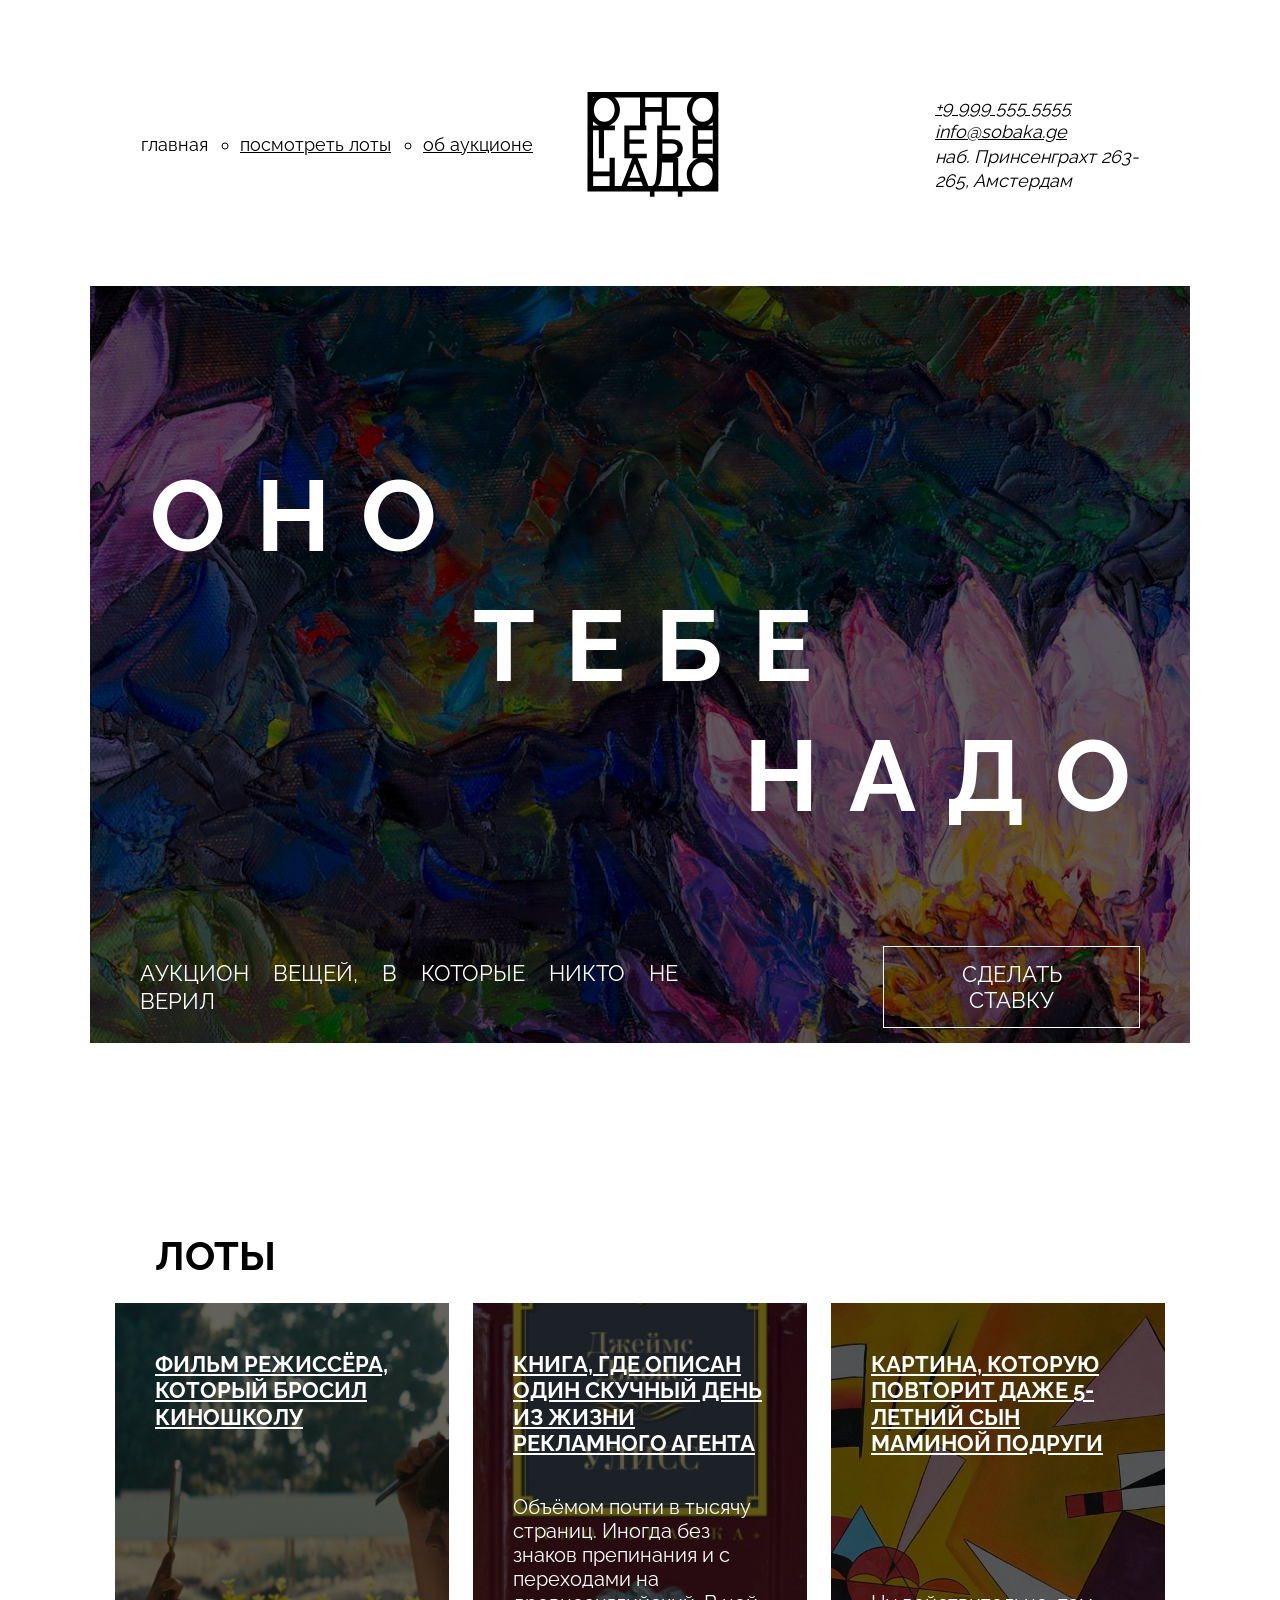
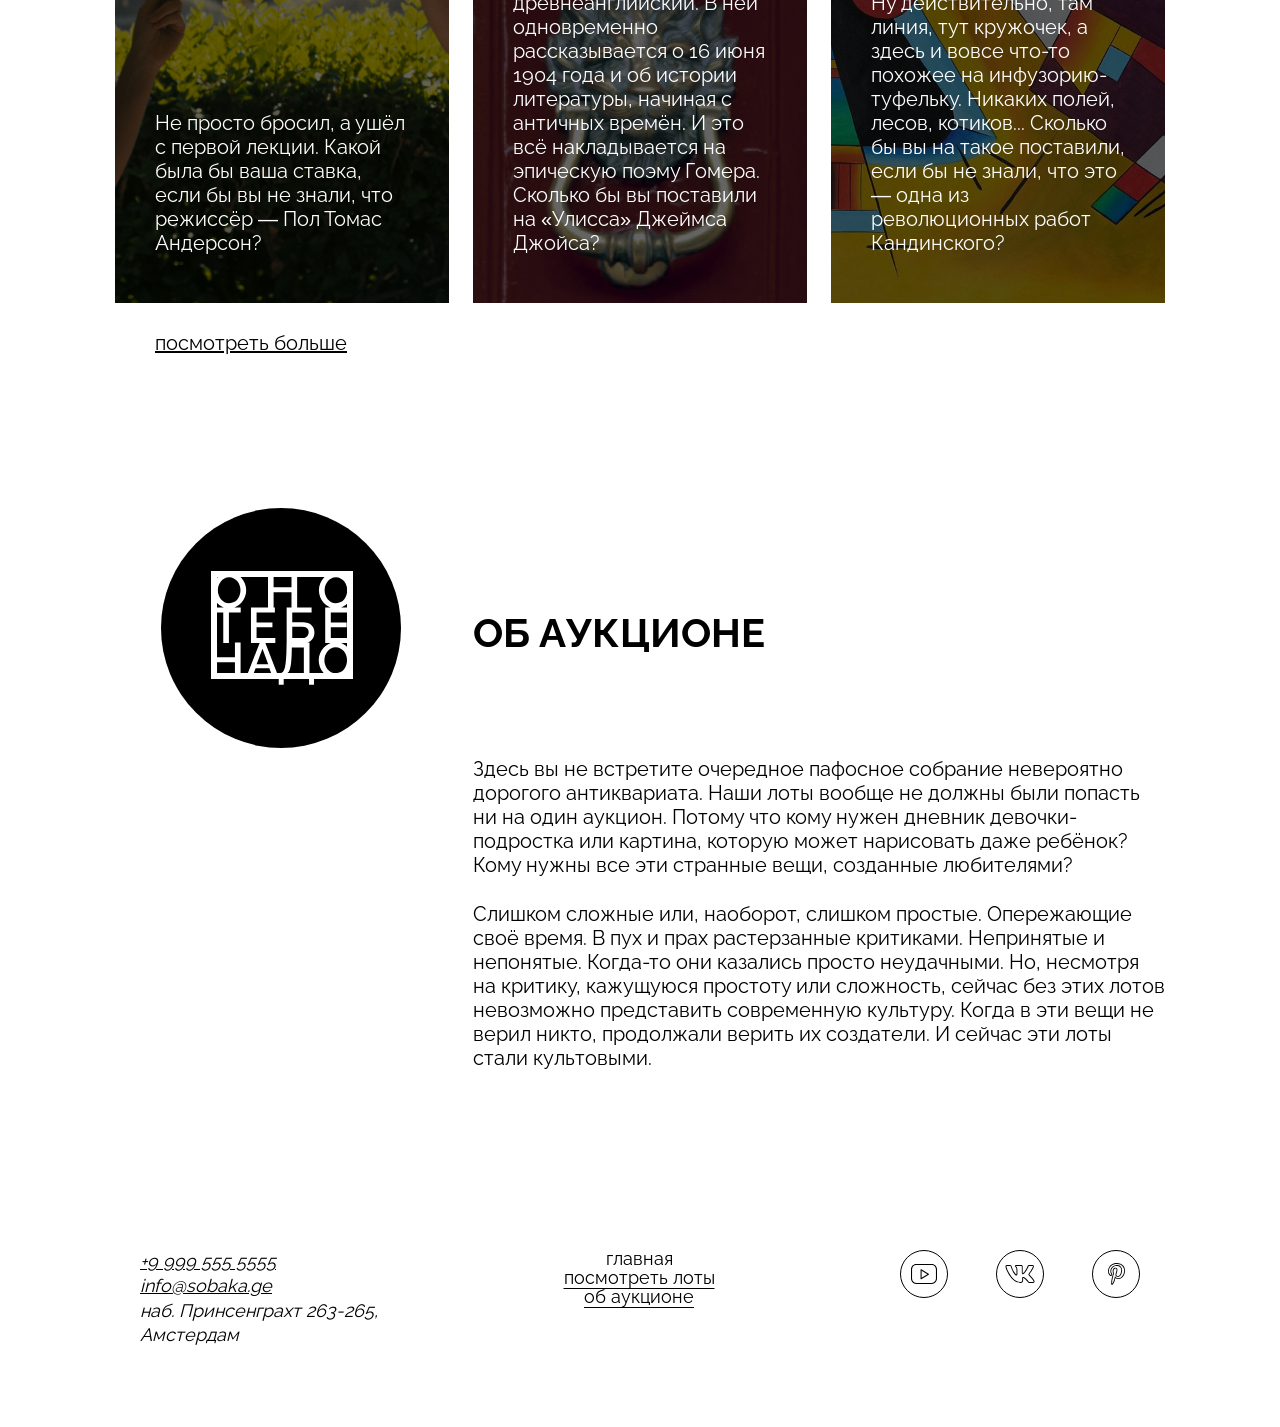
==== index.html @ 771d8bd7 "1pr5" ====
<!DOCTYPE html>
<html lang="ru">
  <head>
    <meta charset="UTF-8" />
    <meta http-equiv="X-UA-Compatible" content="IE=edge" />
    <meta name="viewport" content="width=device-width, initial-scale=1.0" />
    <title>Оно тебе надо — аукцион вещей, в которые никто не верил</title>
    <link rel="stylesheet" href="fonts/fonts.css">
    <link rel="stylesheet" href="styles/global.css">  
    <link rel="stylesheet" href="styles/style.css">
  </head>
  <body>
    <header class="header">
        <nav class="header-nav">
            <ul class="header-link-list">
                <li class="header-link-list-item active-link">главная</li>
                <li class="header-link-list-item">посмотреть лоты</li>
                <li class="header-link-list-item">об аукционе</li>
            </ul>    
        </nav>
        <a class="logo"><img src="images/logo-black.svg" alt="логотип навигации" class="logo__img"></a>
        <address class="address">
            <a href="tel:+9 999 555 5555" class="address-link ">+9 999 555 5555</a>
            <a href="mailto:info@sobaka.ge" class="address-link">info@sobaka.ge</a>
            <a href="" class="address-link no-style">наб. Принсенграхт 263- <br>265, Амстердам</a>
        </address>
    </header>
    <div class="cover">  
        <div class="overlay"></div>
        <h1 class="cover-title">
            <span class="cover-title-item1">оно </span>
            <span class="cover-title-item2">тебе </span>
            <span class="cover-title-item3">надо</span>
        </h1>
        <div class="descripton">
            <p class="text-description">Аукцион вещей, в которые никто не верил</p>
            <button class="bet-button">Сделать ставку</button>
        </div>        
    </div>
    <main class="main">
    <section class="lots">
        <h2 class="lots-title">лоты</h2>
            <ul class="lots-list-card">
                <li class="card-item item1">
                    <div class="overlay"></div>
                    <div class="card-content">
                        <h3 class="card-title">Фильм режиссёра, который бросил киношколу</h3>
                        <p class="card-text">Не просто бросил, а ушёл с первой лекции. Какой была бы ваша ставка, если бы вы не знали, что режиссёр — Пол Томас Андерсон?</p>
                    </div>
                </li>
                <li class="card-item item2">
                    <div class="overlay"></div>
                    <div class="card-content">
                        <h3 class="card-title">Книга, где описан один скучный день из жизни рекламного агента</h3>
                        <p class="card-text">
                            Объёмом почти в тысячу страниц. Иногда без знаков препинания и с переходами на древнеанглийский. В ней одновременно рассказывается о 16 июня 1904 года и об истории литературы, начиная с античных времён. И это всё накладывается на эпическую поэму Гомера. Сколько бы вы поставили на «Улисса» Джеймса Джойса?
                        </p>
                    </div>
                </li>
                <li class="card-item item3">
                    <div class="overlay"></div>
                    <div class="card-content">
                        <h3 class="card-title">Картина, которую повторит даже 5-летний сын маминой подруги</h3>
                        <p class="card-text">Ну действительно, там линия, тут кружочек, а здесь и вовсе что-то похожее на инфузорию-туфельку. Никаких полей, лесов, котиков... Сколько бы вы на такое поставили, если бы не знали, что это — одна из революционных работ Кандинского?</p>
                    </div>
                </li>
            </ul>
            <a href="0#" class="lots-more">посмотреть больше</a>
    </section>
      <section class="about content-section">
        <div class="about-column">
          <div class="about-logo">
            <img
              class="about-logo-image"src="images/logo-white.svg"alt="Логотип проекта"
            />
          </div>
        </div>
        <div class="about-column about-column-text">
          <h2 class="about-title">Об аукционе</h2>
          <div class="about-content">
            <p class="about-text">
              Здесь вы не встретите очередное пафосное собрание невероятно
              дорогого антиквариата. Наши лоты вообще не должны были попасть ни
              на один аукцион. Потому что кому нужен дневник девочки-подростка
              или картина, которую может нарисовать даже ребёнок? Кому нужны все
              эти странные вещи, созданные любителями?
            </p>
            <p class="about-text">
              Слишком сложные или, наоборот, слишком простые. Опережающие своё
              время. В пух и прах растерзанные критиками. Непринятые и
              непонятые. Когда-то они казались просто неудачными. Но, несмотря
              на критику, кажущуюся простоту или сложность, сейчас без этих
              лотов невозможно представить современную культуру. Когда в эти
              вещи не верил никто, продолжали верить их создатели. И сейчас эти
              лоты стали культовыми.
            </p>
          </div>
        </div>
      </section>
    </main>
    <footer class="footer content-section">
      <address class="address">
        <a class="address-link" href="tel:+99995555555">+9 999 555 5555</a><br>
        <a class="address-link" href="mailto:info@sobaka.ge">info@sobaka.ge</a>
        <p class="address-link no-style">
          наб. Принсенграхт 263-265,<br>Амстердам
        </p>
      </address>
      <nav class="footer-menu">
        <ul class="footer-menu-list">
          <li class="footer-menu-list-item">
            <a class="footer-menu-link footer-menu-link_active text-link" href="#0">главная</a>
          </li>
          <li class="footer-menu-list-item">
            <a class="footer-menu-link text-link" href="#0">посмотреть лоты</a>
          </li>
          <li class="footer-menu-list-item">
            <a class="footer-menu-link text-link" href="#0">об аукционе</a>
          </li>
        </ul>
      </nav>
      <ul class="footer-social-list">
        <li class="footer-social-list-item">
          <a href="" class="footer-social-link">
            <img
              class="footer-social-icon" src="../images/yt.svg" alt="Логотип Youtube"
            />
          </a>
        </li>
        <li class="footer-social-list-item">
          <a href="" class="footer-social-link">
            <img class="footer-social-icon"src="../images/vk.svg" alt="Логотип Вконтакте"
            />
          </a>
        </li>
        <li class="footer-social-list-item">
          <a href="" class="footer-social-link">
            <img
              class="footer-social-icon" src="../images/pinterest.svg" alt="Логотип Pinterest"
            />
          </a>
        </li>
      </ul>
    </footer>
  </body>
</html>
---- fonts/fonts.css ----
@font-face {
  font-family: Raleway;
  src:
    url(./Raleway-Regular.woff2) format('woff2'),
    url(./Raleway-Regular.woff) format('woff');
  font-weight: normal;
  font-display: swap;
}

@font-face {
  font-family: Raleway;
  src:
    url(./Raleway-Bold.woff2) format('woff2'),
    url(./Raleway-Bold.woff) format('woff');
  font-weight: bold;
  font-display: swap;
}
---- styles/global.css ----
*,
*::before,
*::after {
  box-sizing: border-box;
}

body {
  width: 1100px;
  margin: 0 auto;
  font-family: Raleway, sans-serif;
}

h1,
h2,
h3,
h4,
h5,
h6,
p,
ul,
ol,
li,
blockquote {
  margin: 0;
  padding: 0;
}

a {
  color: inherit;
}

img {
  width: 100%;
}

button {
  font: inherit;
}
---- styles/style.css ----
.header {
  display: grid;
  grid-template-columns: 1fr 2fr 1fr;
  align-items: center;
  width: 1100px;
  padding: 92px 51px 89px;
  /* padding: 95px 50px; */
  /* margin-top: 90px; */
}

.header-link-list {
  font-weight: 400;
  font-size: 18px;
  line-height: 100%;
  display: flex;
  list-style: circle;
  gap: 32px;
}

.header-link-list-item {
  text-decoration: underline;
  white-space: nowrap;
}

.logo {
  display: flex;
  justify-content: start;
  margin-left: 45px;
  width: 148px;
  height: 105px;
}

.address-link {
  font-weight: 400;
  font-size: 18px;
  line-height: 24.3px;
  color: black;
  white-space: nowrap;
}

.no-style {
  text-decoration: none;
}

.active-link {
  list-style: none;
  text-decoration: none;
}

.cover {
  background-image: url("../images/cover.jpg");
  width: 1100px;
  height: 757px;
  color: white;
  background-position: center;
  background-size: cover;
  background-repeat: no-repeat;
  position: relative;
}

.overlay {
  position: absolute;
  left: 0;
  top: 0;
  bottom: 0;
  right: 0;
  background-color: rgb(0, 0, 0);
  z-index: 0;
  opacity: 0.6;
}

.cover-title {
  padding: 165px 50px 50px 60px;
  color: #fff;
  font-size: 100px;
  font-style: normal;
  font-weight: 700;
  letter-spacing: 30px;
  line-height: 130%;
  text-transform: uppercase;
  display: grid;
  grid-template-columns: (12, 1fr);
  grid-template-rows: (12, 1fr);
  z-index: 1;
  align-content: center;
  position: relative;
}

.cover-title-item1 {
  text-align: start;
  grid-column: 1/5;
  grid-row: 4/5;
}

.cover-title-item2 {
  text-align: center;
  grid-column: 6/10;
  grid-row: 5/6;
}

.cover-title-item3 {
  text-align: end;
  grid-column: 9/13;
  grid-row: 7/8;
}

.descripton {
  position: relative;
  z-index: 1;
  display: flex;
  justify-content: flex-start;
  align-items: center;
  padding: 55px 50px 0 50px;
}

.text-description {
  font-weight: 400;
  font-size: 22px;
  line-height: 28px;
  text-transform: uppercase;
  word-spacing: 18px;
}

.bet-button {
  border: 1px #fff solid;
  padding: 14px 32px;
  color: #fff;
  font-weight: normal;
  font-size: 22px;
  text-transform: uppercase;
  background-color: transparent;
  margin-left: 107px;
}

.lots {
  padding: 193px 25px 0 25px;
}

.lots-title {
  font-weight: 700;
  font-size: 40px;
  line-height: 100%;
  text-transform: uppercase;
  margin-left: 40px;
  margin-bottom: 27px;
}

.lots-list-card {
  list-style: none;
  display: flex;
  flex-direction: row;
  position: relative;
  height: auto;
  flex-wrap: wrap;
  justify-content: space-between;
}

.item1 {
  background-image: url("../images/card-lot-01.jpg");
}

.item2 {
  background-image: url("../images/card-lot-02.jpg");
}

.item3 {
  background-image: url("../images/card-lot-03.jpg");
}

.card-item {
  position: relative;
  display: flex;
  flex-direction: row;
  justify-content: space-between;
  background-size: cover;
  background-repeat: no-repeat;
  background-position: center;
  position: relative;
  z-index: 0;
  width: 334px;
  height: 600px;
}

.card-content {
  padding: 48px 40px;
  z-index: 1;
  justify-content: space-between;
  display: flex;
  flex-direction: column;
  height: 100%;
}

.card-title {
  font-weight: 700;
  font-style: Bold;
  font-size: 22px;
  line-height: 120%;
  text-transform: uppercase;
  text-decoration: underline;
  text-decoration-style: solid;
  color: white;
}

.card-text {
  font-weight: 400;
  font-size: 20px;
  line-height: 120%;
  color: white;
}

.lots-more {
  text-decoration: underline;
  white-space: nowrap;
  font-weight: 400;
  font-size: 20px;
  line-height: 100%;
  color: black;
  display: block;
  margin: 30px 0 0 40px;
  text-decoration-line: underline;
}

.logo-section {
  width: 240px;
  height: 240px;
  background: black;
  border-radius: 50%;
  display: flex;
  justify-content: center;
  align-items: center;
}

.about {
  display: grid;
  grid-template-columns: 1fr 1fr 1fr;
  column-gap: 24px;
  padding: 120px 24px 0 24px;
}

.about-column {
  justify-self: center;
  padding-top: 35px;
}

.about-column-text {
  grid-column: 2/4;
}

.about-logo {
  display: flex;
  justify-content: center;
  align-items: center;
  width: 240px;
  height: 240px;
  border-radius: 50%;
  background-color: #000000;
}

.about-logo-image {
  width: 148px;
}

.about-title {
  padding: 143px 0 104px;
  font-weight: bold;
  font-size: 40px;
  line-height: 1;
  text-transform: uppercase;
  font-weight: 700;
  line-height: 100%;
  padding-top: 105px;
}

.about-content {
  display: flex;
  flex-direction: column;
  gap: 25px;
}

.about-text {
  font-size: 20px;
  line-height: normal;
  font-weight: 400;
  font-size: 20px;
  line-height: 24px;
}

.footer {
  display: flex;
  justify-content: space-between;
  padding: 180px 50px 80px;
}

.footer-social-icon {
  width: auto;
  height: 48px;
}

.footer-menu-list {
  text-align: center;
  list-style: none;
}

.footer-menu-link {
  font-size: 18px;
  line-height: normal;
  text-underline-position: under;
}

.footer-menu-link_active {
  text-decoration: none;
}

.footer-social-list {
  display: flex;
  gap: 48px;
  list-style: none;
}

.text-link {
  font-weight: 400;
  font-size: 18px;
  line-height: 100%;
  text-align: center;
  color: #000000;
}
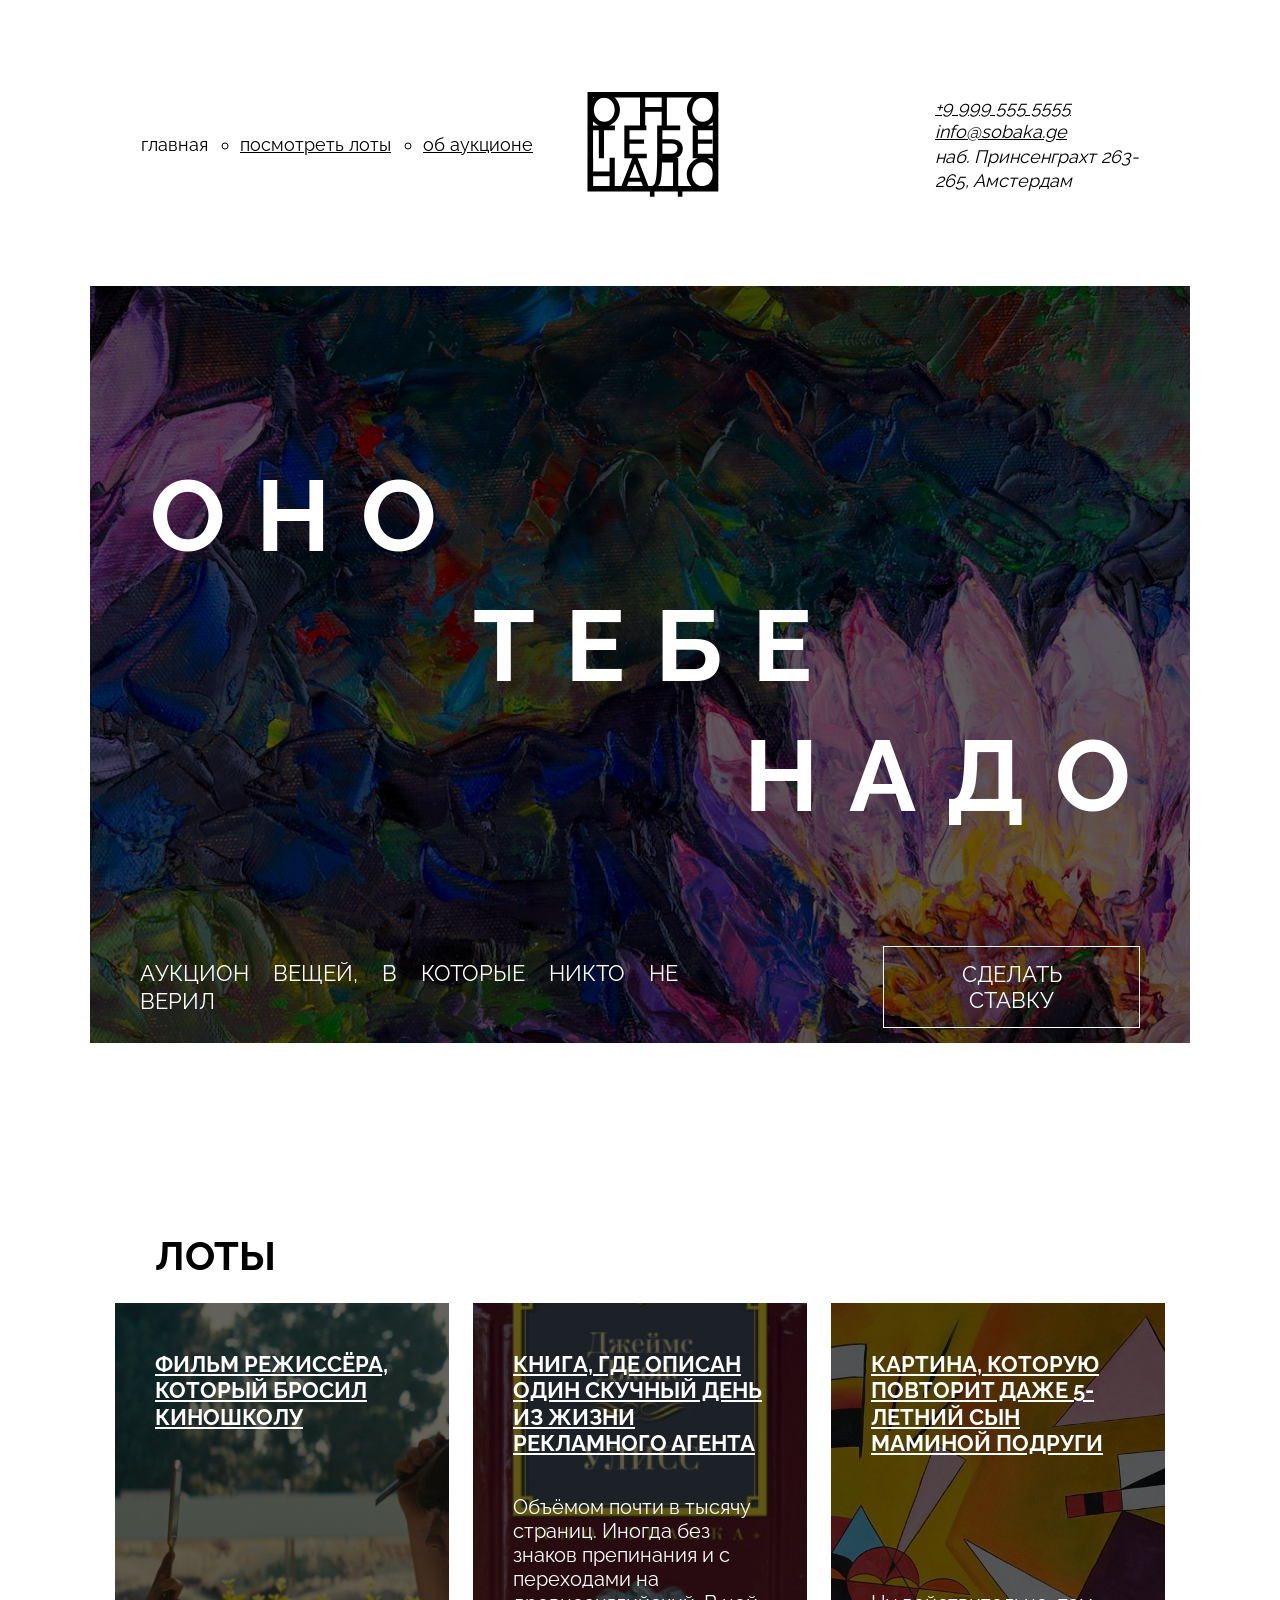
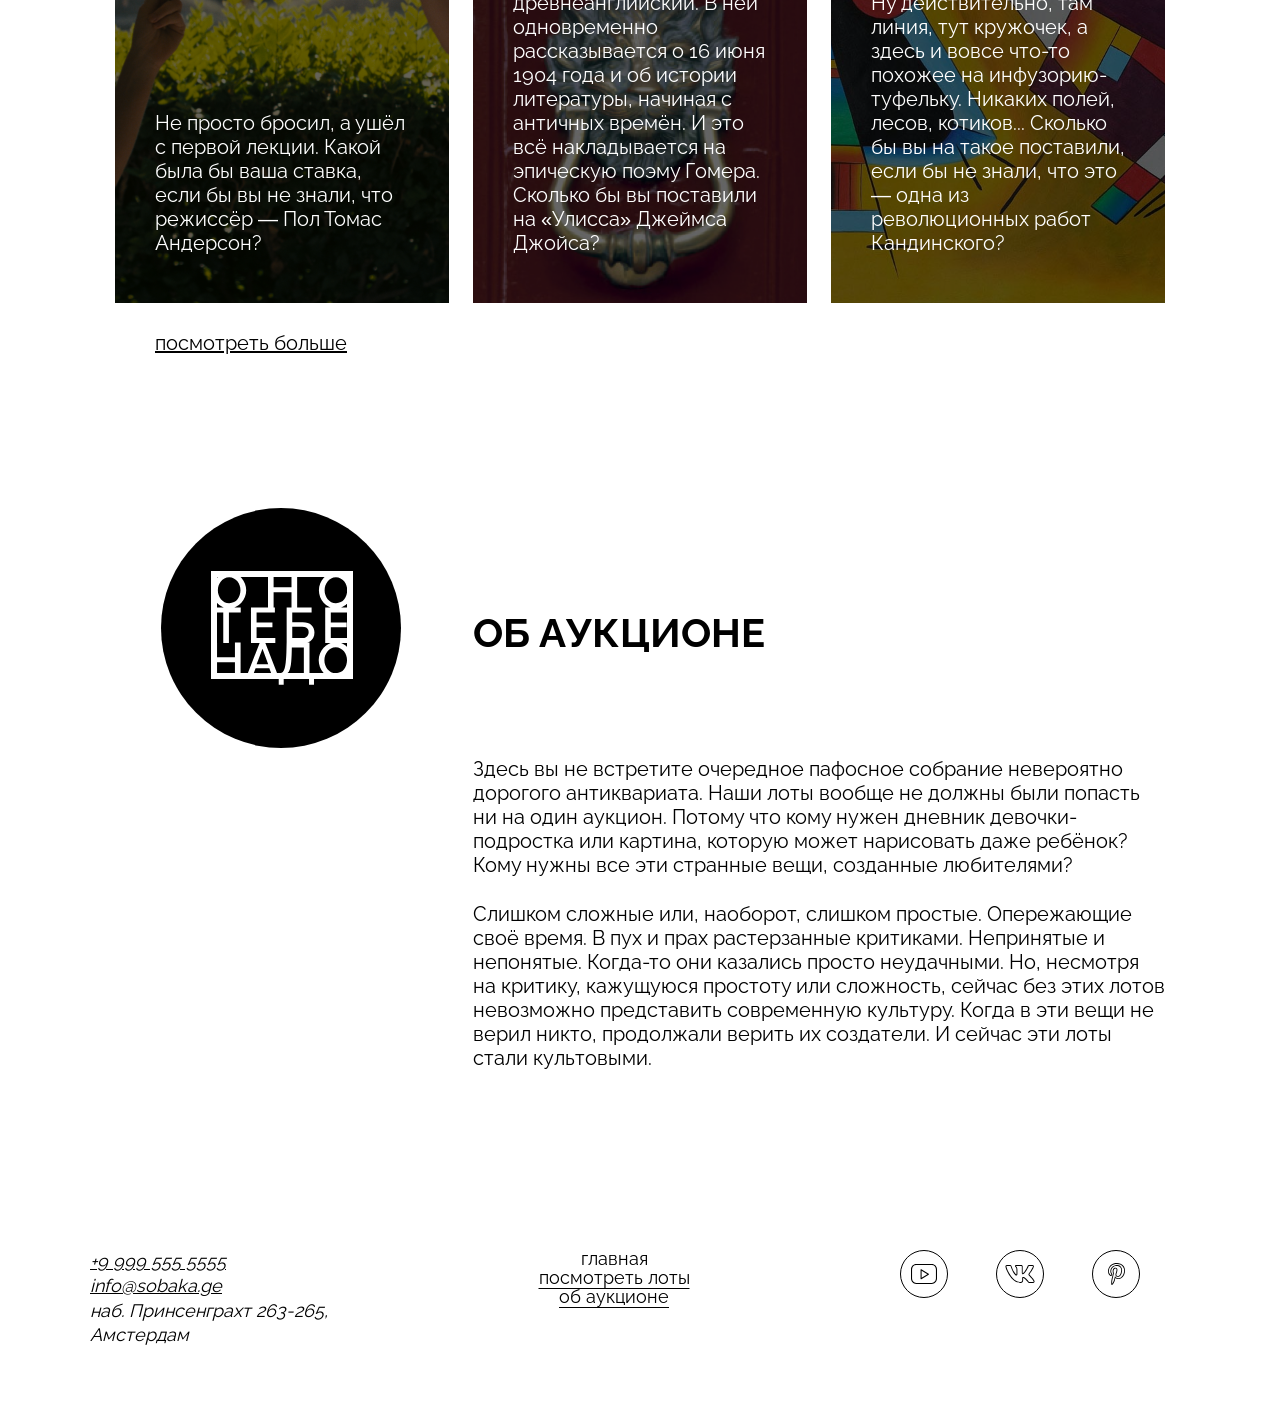
==== commit 569ca080: "1pr6" ====
--- a/index.html
+++ b/index.html
@@ -20,7 +20,7 @@
         </nav>
         <a class="logo"><img src="images/logo-black.svg" alt="логотип навигации" class="logo__img"></a>
         <address class="address">
-            <a href="tel:+9 999 555 5555" class="address-link ">+9 999 555 5555</a>
+            <a href="tel:+99995555555" class="address-link ">+9 999 555 5555</a>
             <a href="mailto:info@sobaka.ge" class="address-link">info@sobaka.ge</a>
             <a href="" class="address-link no-style">наб. Принсенграхт 263- <br>265, Амстердам</a>
         </address>
@@ -71,8 +71,7 @@
         <div class="about-column">
           <div class="about-logo">
             <img
-              class="about-logo-image"src="images/logo-white.svg"alt="Логотип проекта"
-            />
+              class="about-logo-image"src="images/logo-white.svg"alt="Логотип проекта"/>
           </div>
         </div>
         <div class="about-column about-column-text">
@@ -129,8 +128,7 @@
         </li>
         <li class="footer-social-list-item">
           <a href="" class="footer-social-link">
-            <img class="footer-social-icon"src="../images/vk.svg" alt="Логотип Вконтакте"
-            />
+            <img class="footer-social-icon"src="../images/vk.svg" alt="Логотип Вконтакте"/>
           </a>
         </li>
         <li class="footer-social-list-item">
--- a/styles/style.css
+++ b/styles/style.css
@@ -175,7 +175,6 @@
   background-size: cover;
   background-repeat: no-repeat;
   background-position: center;
-  position: relative;
   z-index: 0;
   width: 334px;
   height: 600px;
@@ -261,14 +260,12 @@
 }
 
 .about-title {
-  padding: 143px 0 104px;
+  padding: 105px 0 104px 0;
   font-weight: bold;
   font-size: 40px;
   line-height: 1;
   text-transform: uppercase;
   font-weight: 700;
-  line-height: 100%;
-  padding-top: 105px;
 }
 
 .about-content {
@@ -288,7 +285,7 @@
 .footer {
   display: flex;
   justify-content: space-between;
-  padding: 180px 50px 80px;
+  padding: 180px 50px 80px 0;
 }
 
 .footer-social-icon {
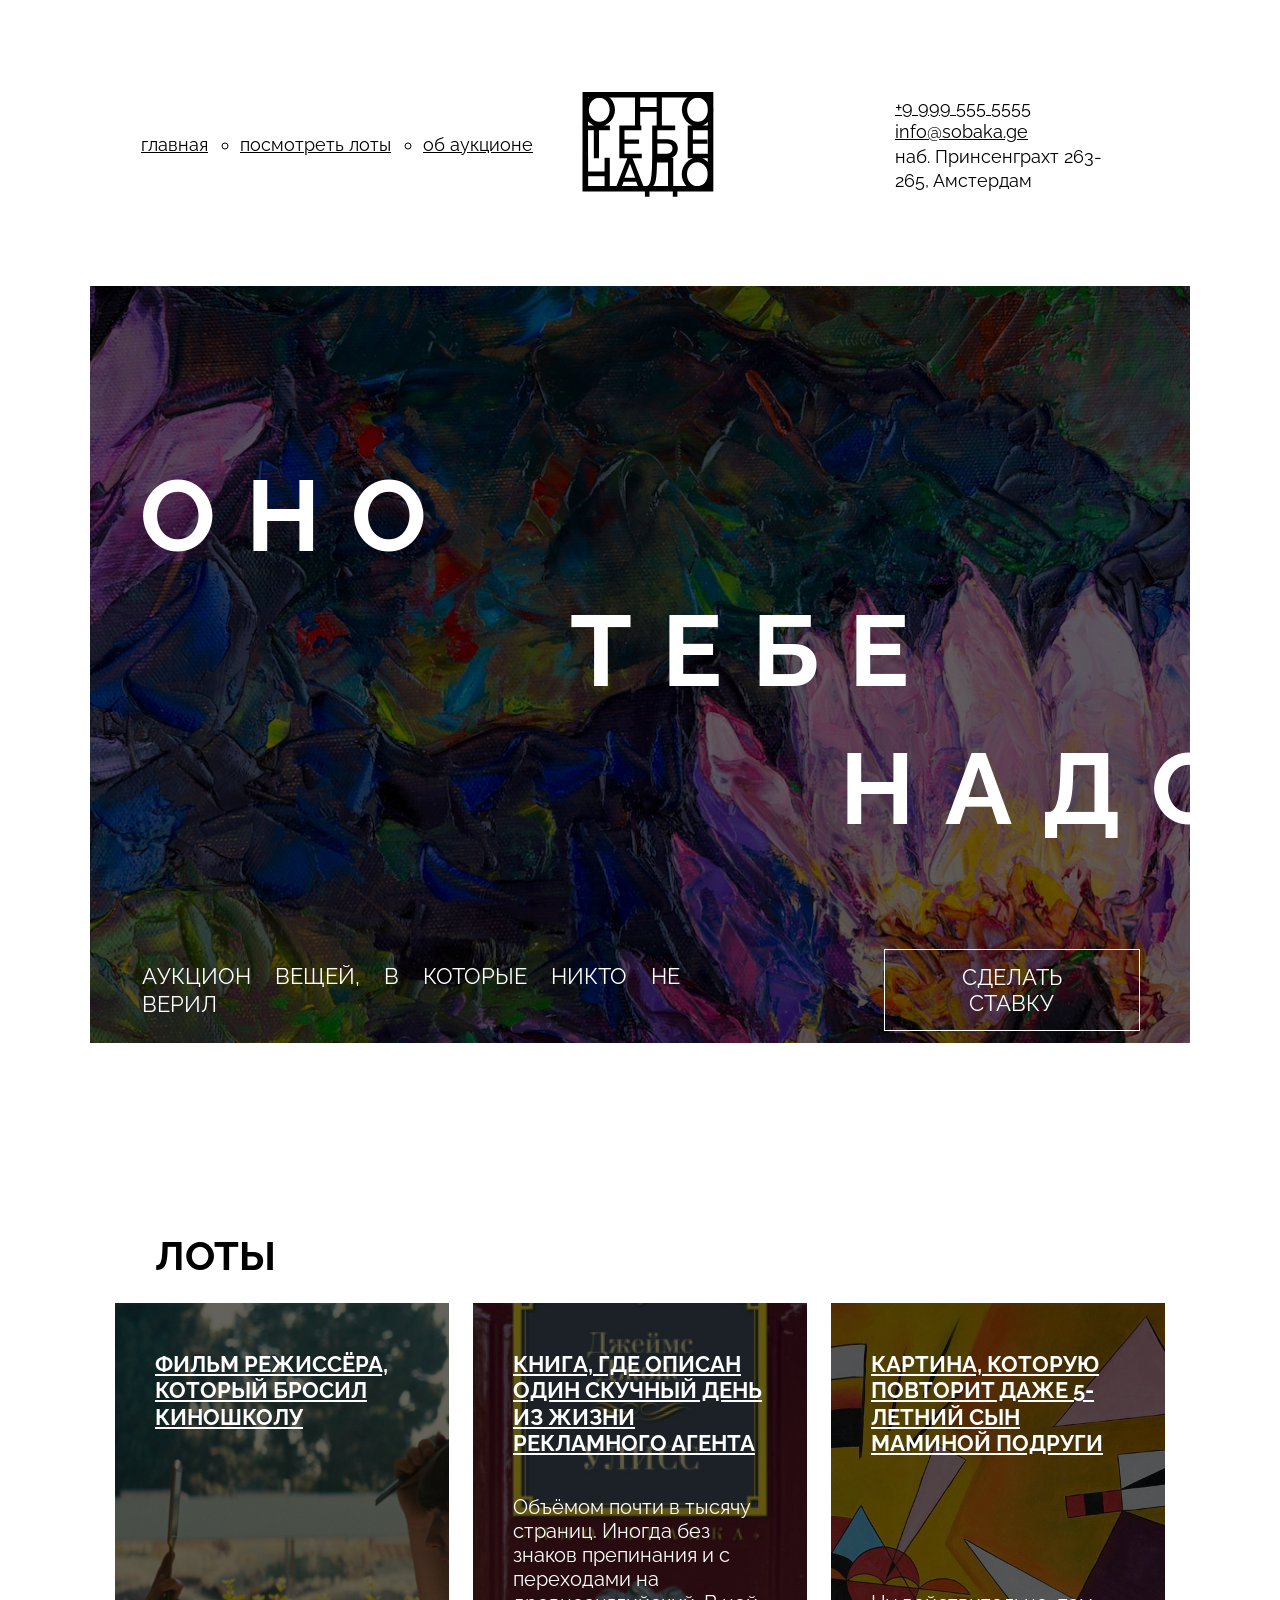
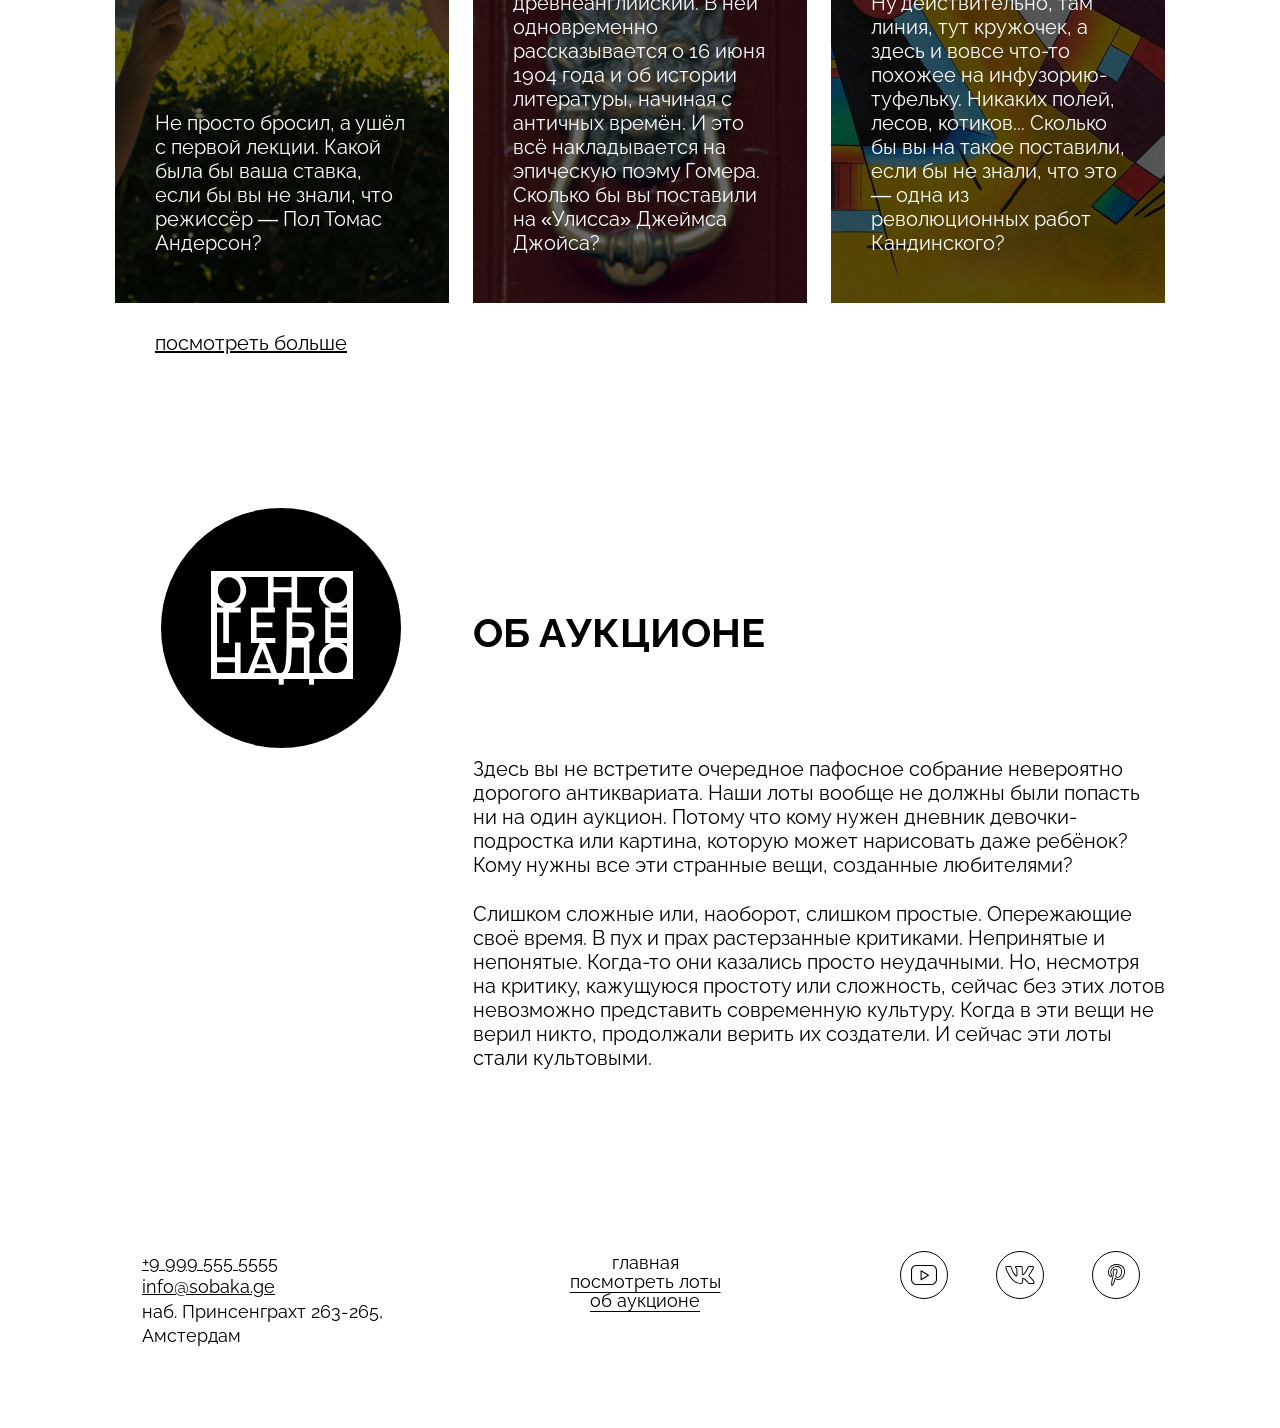
==== commit 08b4a64f: "rev" ====
--- a/index.html
+++ b/index.html
@@ -1,77 +1,115 @@
-<!DOCTYPE html>
+<!doctype html>
 <html lang="ru">
   <head>
     <meta charset="UTF-8" />
     <meta http-equiv="X-UA-Compatible" content="IE=edge" />
     <meta name="viewport" content="width=device-width, initial-scale=1.0" />
     <title>Оно тебе надо — аукцион вещей, в которые никто не верил</title>
-    <link rel="stylesheet" href="fonts/fonts.css">
-    <link rel="stylesheet" href="styles/global.css">  
-    <link rel="stylesheet" href="styles/style.css">
+    <link rel="stylesheet" href="fonts/fonts.css" />
+    <link rel="stylesheet" href="styles/global.css" />
+    <link rel="stylesheet" href="styles/style.css" />
   </head>
   <body>
     <header class="header">
-        <nav class="header-nav">
-            <ul class="header-link-list">
-                <li class="header-link-list-item active-link">главная</li>
-                <li class="header-link-list-item">посмотреть лоты</li>
-                <li class="header-link-list-item">об аукционе</li>
-            </ul>    
-        </nav>
-        <a class="logo"><img src="images/logo-black.svg" alt="логотип навигации" class="logo__img"></a>
-        <address class="address">
-            <a href="tel:+99995555555" class="address-link ">+9 999 555 5555</a>
-            <a href="mailto:info@sobaka.ge" class="address-link">info@sobaka.ge</a>
-            <a href="" class="address-link no-style">наб. Принсенграхт 263- <br>265, Амстердам</a>
-        </address>
+      <nav class="header-nav">
+        <ul class="header-link-list">
+          <li class="header-link-list-item header__links-list-item_no-bullit">
+            <a href="">главная</a>
+          </li>
+          <li class="header-link-list-item"><a href="">посмотреть лоты</a></li>
+          <li class="header-link-list-item"><a href="">об аукционе</a></li>
+        </ul>
+      </nav>
+      <a class="logo"
+        ><img
+          src="images/logo-black.svg"
+          alt="логотип навигации"
+          class="logo__img"
+      /></a>
+      <address class="address">
+        <a href="tel:+99995555555" class="address-link">+9 999 555 5555</a>
+        <a href="mailto:info@sobaka.ge" class="address-link">info@sobaka.ge</a>
+        <a href="" class="address-link no-style">наб. Принсенграхт 263- <br>265, Амстердам</a>
+      </address>
     </header>
-    <div class="cover">  
+    <main class="main">
+      <section class="cover">
         <div class="overlay"></div>
         <h1 class="cover-title">
-            <span class="cover-title-item1">оно </span>
-            <span class="cover-title-item2">тебе </span>
-            <span class="cover-title-item3">надо</span>
+          <span class="cover-title-item-start">оно </span>
+          <span class="cover-title-item-midlle">тебе </span>
+          <span class="cover-title-item-end">надо</span>
         </h1>
         <div class="descripton">
-            <p class="text-description">Аукцион вещей, в которые никто не верил</p>
-            <button class="bet-button">Сделать ставку</button>
-        </div>        
-    </div>
-    <main class="main">
-    <section class="lots">
+          <p class="text-description">
+            Аукцион вещей, в которые никто не верил
+          </p>
+          <button class="bet-button">Сделать ставку</button>
+        </div>
+      </section>
+      <section class="lots">
         <h2 class="lots-title">лоты</h2>
-            <ul class="lots-list-card">
-                <li class="card-item item1">
-                    <div class="overlay"></div>
-                    <div class="card-content">
-                        <h3 class="card-title">Фильм режиссёра, который бросил киношколу</h3>
-                        <p class="card-text">Не просто бросил, а ушёл с первой лекции. Какой была бы ваша ставка, если бы вы не знали, что режиссёр — Пол Томас Андерсон?</p>
-                    </div>
-                </li>
-                <li class="card-item item2">
-                    <div class="overlay"></div>
-                    <div class="card-content">
-                        <h3 class="card-title">Книга, где описан один скучный день из жизни рекламного агента</h3>
-                        <p class="card-text">
-                            Объёмом почти в тысячу страниц. Иногда без знаков препинания и с переходами на древнеанглийский. В ней одновременно рассказывается о 16 июня 1904 года и об истории литературы, начиная с античных времён. И это всё накладывается на эпическую поэму Гомера. Сколько бы вы поставили на «Улисса» Джеймса Джойса?
-                        </p>
-                    </div>
-                </li>
-                <li class="card-item item3">
-                    <div class="overlay"></div>
-                    <div class="card-content">
-                        <h3 class="card-title">Картина, которую повторит даже 5-летний сын маминой подруги</h3>
-                        <p class="card-text">Ну действительно, там линия, тут кружочек, а здесь и вовсе что-то похожее на инфузорию-туфельку. Никаких полей, лесов, котиков... Сколько бы вы на такое поставили, если бы не знали, что это — одна из революционных работ Кандинского?</p>
-                    </div>
-                </li>
-            </ul>
-            <a href="0#" class="lots-more">посмотреть больше</a>
-    </section>
+        <ul class="lots-list-card">
+          <li class="card-item film">
+            <a href="" class="card-item-link no-style">
+              <div class="overlay"></div>
+              <div class="card-content">
+                <h3 class="card-title">
+                  Фильм режиссёра, который бросил киношколу
+                </h3>
+                <p class="card-text">
+                  Не просто бросил, а ушёл с первой лекции. Какой была бы ваша
+                  ставка, если бы вы не знали, что режиссёр — Пол Томас
+                  Андерсон?
+                </p>
+              </div>
+            </a>
+          </li>
+          <li class="card-item book">
+            <a href="" class="card-item-link no-style">
+              <div class="overlay"></div>
+              <div class="card-content">
+                <h3 class="card-title">
+                  Книга, где описан один скучный день из жизни рекламного агента
+                </h3>
+                <p class="card-text">
+                  Объёмом почти в тысячу страниц. Иногда без знаков препинания и
+                  с переходами на древнеанглийский. В ней одновременно
+                  рассказывается о 16 июня 1904 года и об истории литературы,
+                  начиная с античных времён. И это всё накладывается на
+                  эпическую поэму Гомера. Сколько бы вы поставили на «Улисса»
+                  Джеймса Джойса?
+                </p>
+              </div>
+            </a>
+          </li>
+          <li class="card-item picture">
+            <a href="" class="card-item-link no-style">
+              <div class="overlay"></div>
+              <div class="card-content">
+                <h3 class="card-title">
+                  Картина, которую повторит даже 5-летний сын маминой подруги
+                </h3>
+                <p class="card-text">
+                  Ну действительно, там линия, тут кружочек, а здесь и вовсе
+                  что-то похожее на инфузорию-туфельку. Никаких полей, лесов,
+                  котиков... Сколько бы вы на такое поставили, если бы не знали,
+                  что это — одна из революционных работ Кандинского?
+                </p>
+              </div>
+            </a>
+          </li>
+        </ul>
+        <a href="0#" class="lots-more">посмотреть больше</a>
+      </section>
       <section class="about content-section">
         <div class="about-column">
           <div class="about-logo">
             <img
-              class="about-logo-image"src="images/logo-white.svg"alt="Логотип проекта"/>
+              class="about-logo-image"
+              src="images/logo-white.svg"
+              alt="Логотип проекта"
+            />
           </div>
         </div>
         <div class="about-column about-column-text">
@@ -102,13 +140,17 @@
         <a class="address-link" href="tel:+99995555555">+9 999 555 5555</a><br>
         <a class="address-link" href="mailto:info@sobaka.ge">info@sobaka.ge</a>
         <p class="address-link no-style">
-          наб. Принсенграхт 263-265,<br>Амстердам
+          наб. Принсенграхт 263-265,<br />Амстердам
         </p>
       </address>
       <nav class="footer-menu">
         <ul class="footer-menu-list">
           <li class="footer-menu-list-item">
-            <a class="footer-menu-link footer-menu-link_active text-link" href="#0">главная</a>
+            <a
+              class="footer-menu-link footer-menu-link_active text-link"
+              href="#0"
+              >главная</a
+            >
           </li>
           <li class="footer-menu-list-item">
             <a class="footer-menu-link text-link" href="#0">посмотреть лоты</a>
@@ -122,19 +164,27 @@
         <li class="footer-social-list-item">
           <a href="" class="footer-social-link">
             <img
-              class="footer-social-icon" src="../images/yt.svg" alt="Логотип Youtube"
+              class="footer-social-icon"
+              src="./images/yt.svg"
+              alt="Логотип Youtube"
             />
           </a>
         </li>
         <li class="footer-social-list-item">
           <a href="" class="footer-social-link">
-            <img class="footer-social-icon"src="../images/vk.svg" alt="Логотип Вконтакте"/>
+            <img
+              class="footer-social-icon"
+              src="./images/vk.svg"
+              alt="Логотип Вконтакте"
+            />
           </a>
         </li>
         <li class="footer-social-list-item">
           <a href="" class="footer-social-link">
             <img
-              class="footer-social-icon" src="../images/pinterest.svg" alt="Логотип Pinterest"
+              class="footer-social-icon"
+              src="./images/pinterest.svg"
+              alt="Логотип Pinterest"
             />
           </a>
         </li>
--- a/styles/style.css
+++ b/styles/style.css
@@ -4,8 +4,6 @@
   align-items: center;
   width: 1100px;
   padding: 92px 51px 89px;
-  /* padding: 95px 50px; */
-  /* margin-top: 90px; */
 }
 
 .header-link-list {
@@ -25,11 +23,14 @@
 .logo {
   display: flex;
   justify-content: start;
-  margin-left: 45px;
+  margin-left: 40px;
   width: 148px;
   height: 105px;
 }
-
+.address {
+  padding-right: 37px;
+  font-style: normal;
+}
 .address-link {
   font-weight: 400;
   font-size: 18px;
@@ -42,7 +43,7 @@
   text-decoration: none;
 }
 
-.active-link {
+.header__links-list-item_no-bullit {
   list-style: none;
   text-decoration: none;
 }
@@ -50,7 +51,7 @@
 .cover {
   background-image: url("../images/cover.jpg");
   width: 1100px;
-  height: 757px;
+  min-height: 757px;
   color: white;
   background-position: center;
   background-size: cover;
@@ -65,12 +66,12 @@
   bottom: 0;
   right: 0;
   background-color: rgb(0, 0, 0);
-  z-index: 0;
+  z-index: 1;
   opacity: 0.6;
 }
 
 .cover-title {
-  padding: 165px 50px 50px 60px;
+  padding: 165px 30px 50px 50px;
   color: #fff;
   font-size: 100px;
   font-style: normal;
@@ -79,29 +80,33 @@
   line-height: 130%;
   text-transform: uppercase;
   display: grid;
-  grid-template-columns: (12, 1fr);
-  grid-template-rows: (12, 1fr);
+  grid-template-columns: repeat(12, 1fr);
+  grid-template-rows: (auto, 1fr);
   z-index: 1;
   align-content: center;
   position: relative;
 }
 
-.cover-title-item1 {
+.cover-title-item-start {
   text-align: start;
   grid-column: 1/5;
   grid-row: 4/5;
 }
 
-.cover-title-item2 {
+.cover-title-item-midlle {
   text-align: center;
   grid-column: 6/10;
   grid-row: 5/6;
-}
-
-.cover-title-item3 {
-  text-align: end;
+  padding-top:5px ;
+  padding-left: 5px;
+}
+
+.cover-title-item-end {
+  text-align: start;
   grid-column: 9/13;
   grid-row: 7/8;
+  padding-left: 20px;
+  padding-top: 8px;
 }
 
 .descripton {
@@ -110,7 +115,7 @@
   display: flex;
   justify-content: flex-start;
   align-items: center;
-  padding: 55px 50px 0 50px;
+  padding: 45px 50px 0 52px;
 }
 
 .text-description {
@@ -153,17 +158,18 @@
   height: auto;
   flex-wrap: wrap;
   justify-content: space-between;
-}
-
-.item1 {
+  row-gap: 24px;
+}
+
+.film {
   background-image: url("../images/card-lot-01.jpg");
 }
 
-.item2 {
+.book {
   background-image: url("../images/card-lot-02.jpg");
 }
 
-.item3 {
+.picture {
   background-image: url("../images/card-lot-03.jpg");
 }
 
@@ -177,12 +183,11 @@
   background-position: center;
   z-index: 0;
   width: 334px;
-  height: 600px;
+  min-height: 600px;
 }
 
 .card-content {
   padding: 48px 40px;
-  z-index: 1;
   justify-content: space-between;
   display: flex;
   flex-direction: column;
@@ -190,8 +195,8 @@
 }
 
 .card-title {
+  z-index: 2;
   font-weight: 700;
-  font-style: Bold;
   font-size: 22px;
   line-height: 120%;
   text-transform: uppercase;
@@ -201,6 +206,7 @@
 }
 
 .card-text {
+  z-index: 2;
   font-weight: 400;
   font-size: 20px;
   line-height: 120%;
@@ -265,7 +271,6 @@
   font-size: 40px;
   line-height: 1;
   text-transform: uppercase;
-  font-weight: 700;
 }
 
 .about-content {
@@ -276,16 +281,14 @@
 
 .about-text {
   font-size: 20px;
-  line-height: normal;
-  font-weight: 400;
-  font-size: 20px;
+  font-weight: 400;
   line-height: 24px;
 }
 
 .footer {
   display: flex;
   justify-content: space-between;
-  padding: 180px 50px 80px 0;
+  padding: 181px 50px 80px 52px;
 }
 
 .footer-social-icon {
@@ -296,6 +299,8 @@
 .footer-menu-list {
   text-align: center;
   list-style: none;
+  padding-right: 30px;
+  padding-top: 3px;
 }
 
 .footer-menu-link {
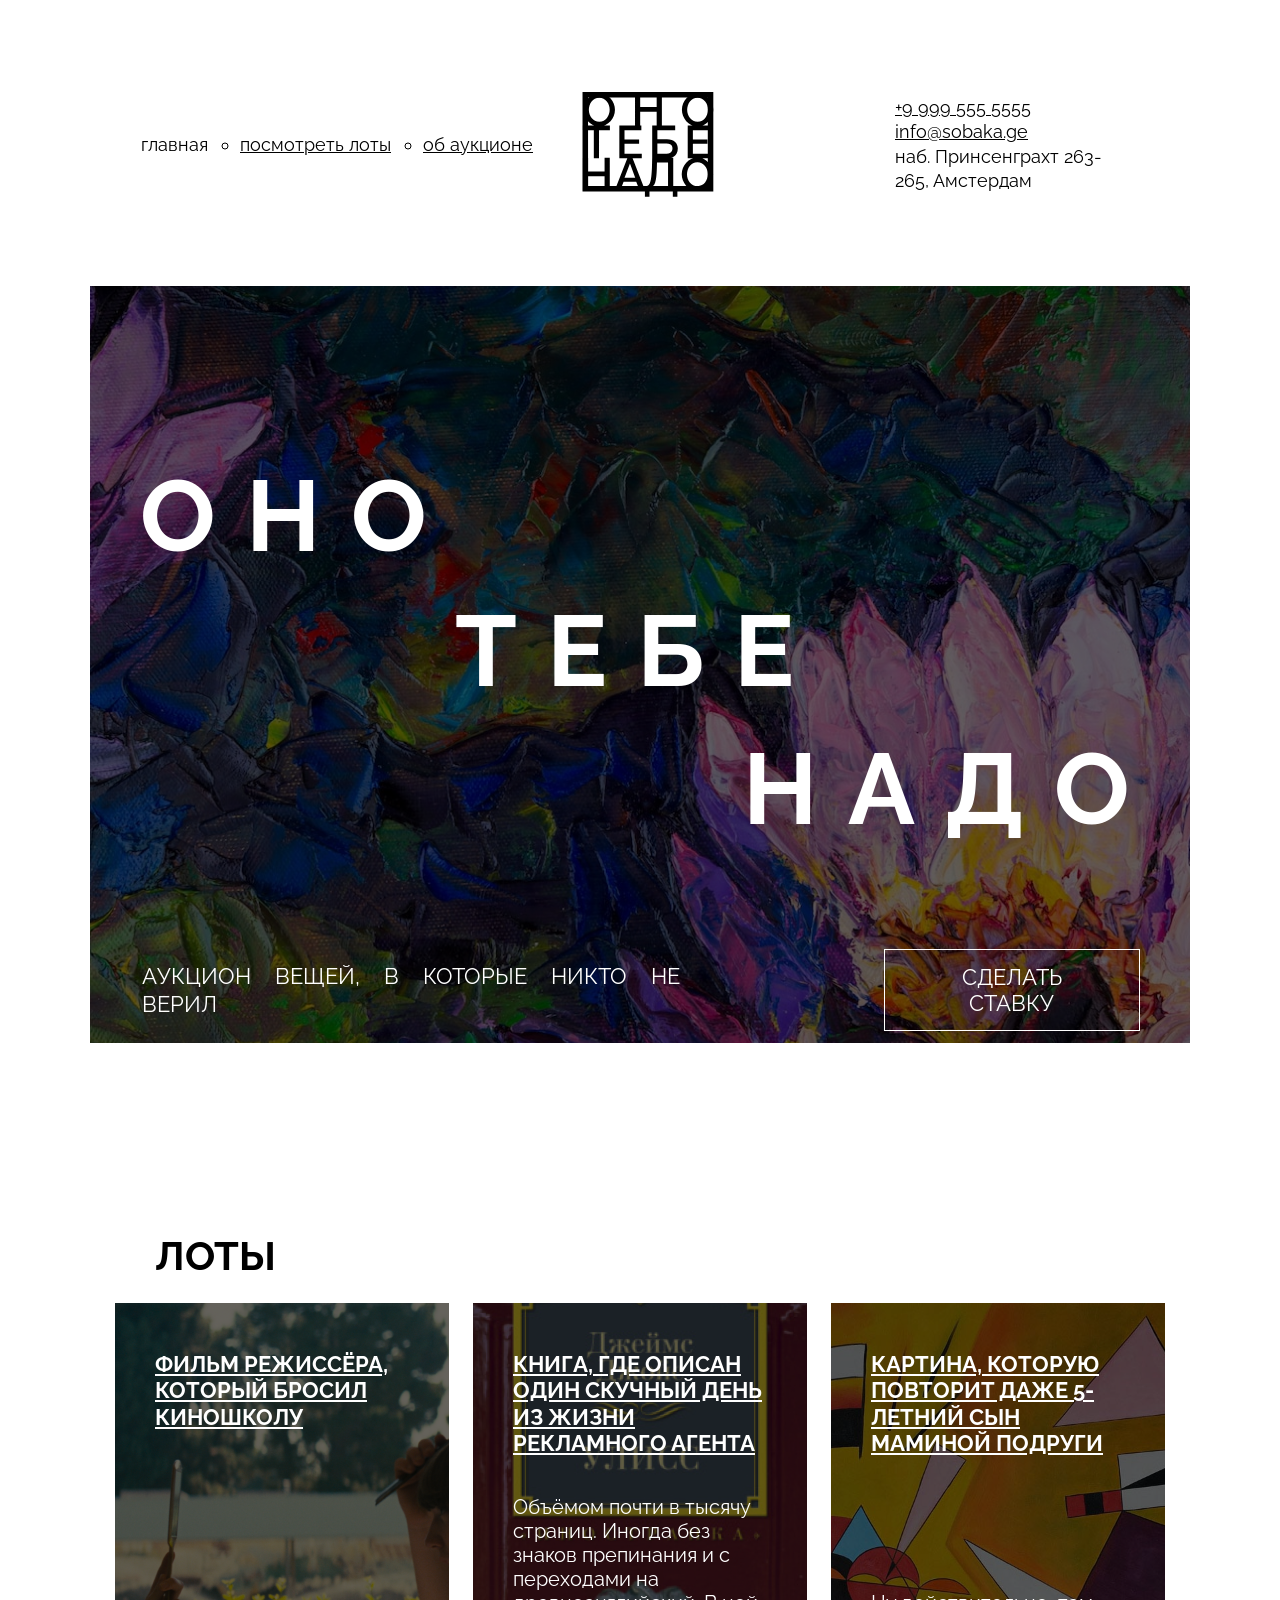
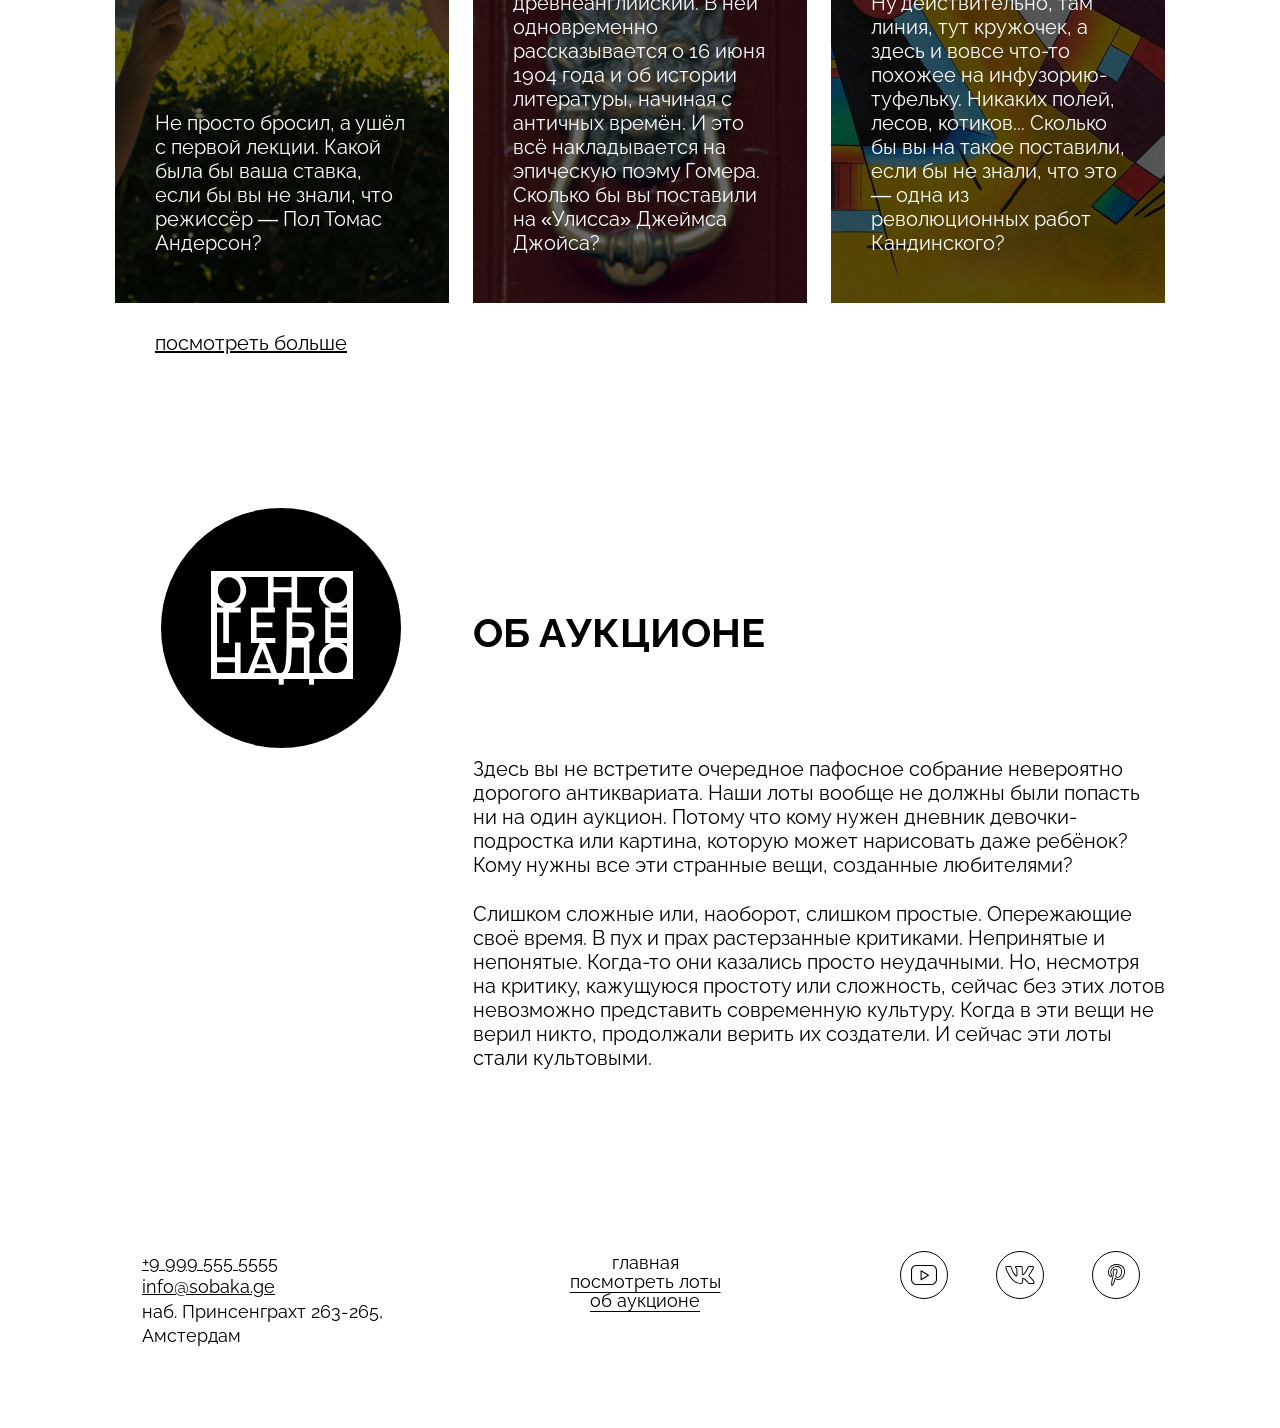
==== commit ced681d5: "rev3" ====
--- a/index.html
+++ b/index.html
@@ -14,7 +14,7 @@
       <nav class="header-nav">
         <ul class="header-link-list">
           <li class="header-link-list-item header__links-list-item_no-bullit">
-            <a href="">главная</a>
+            <a href="" class="no-style">главная</a>
           </li>
           <li class="header-link-list-item"><a href="">посмотреть лоты</a></li>
           <li class="header-link-list-item"><a href="">об аукционе</a></li>
--- a/styles/style.css
+++ b/styles/style.css
@@ -80,8 +80,8 @@
   line-height: 130%;
   text-transform: uppercase;
   display: grid;
-  grid-template-columns: repeat(12, 1fr);
-  grid-template-rows: (auto, 1fr);
+  grid-template-columns: repeat(1, 1fr);
+  grid-template-rows: repeat(1, 1fr);
   z-index: 1;
   align-content: center;
   position: relative;
